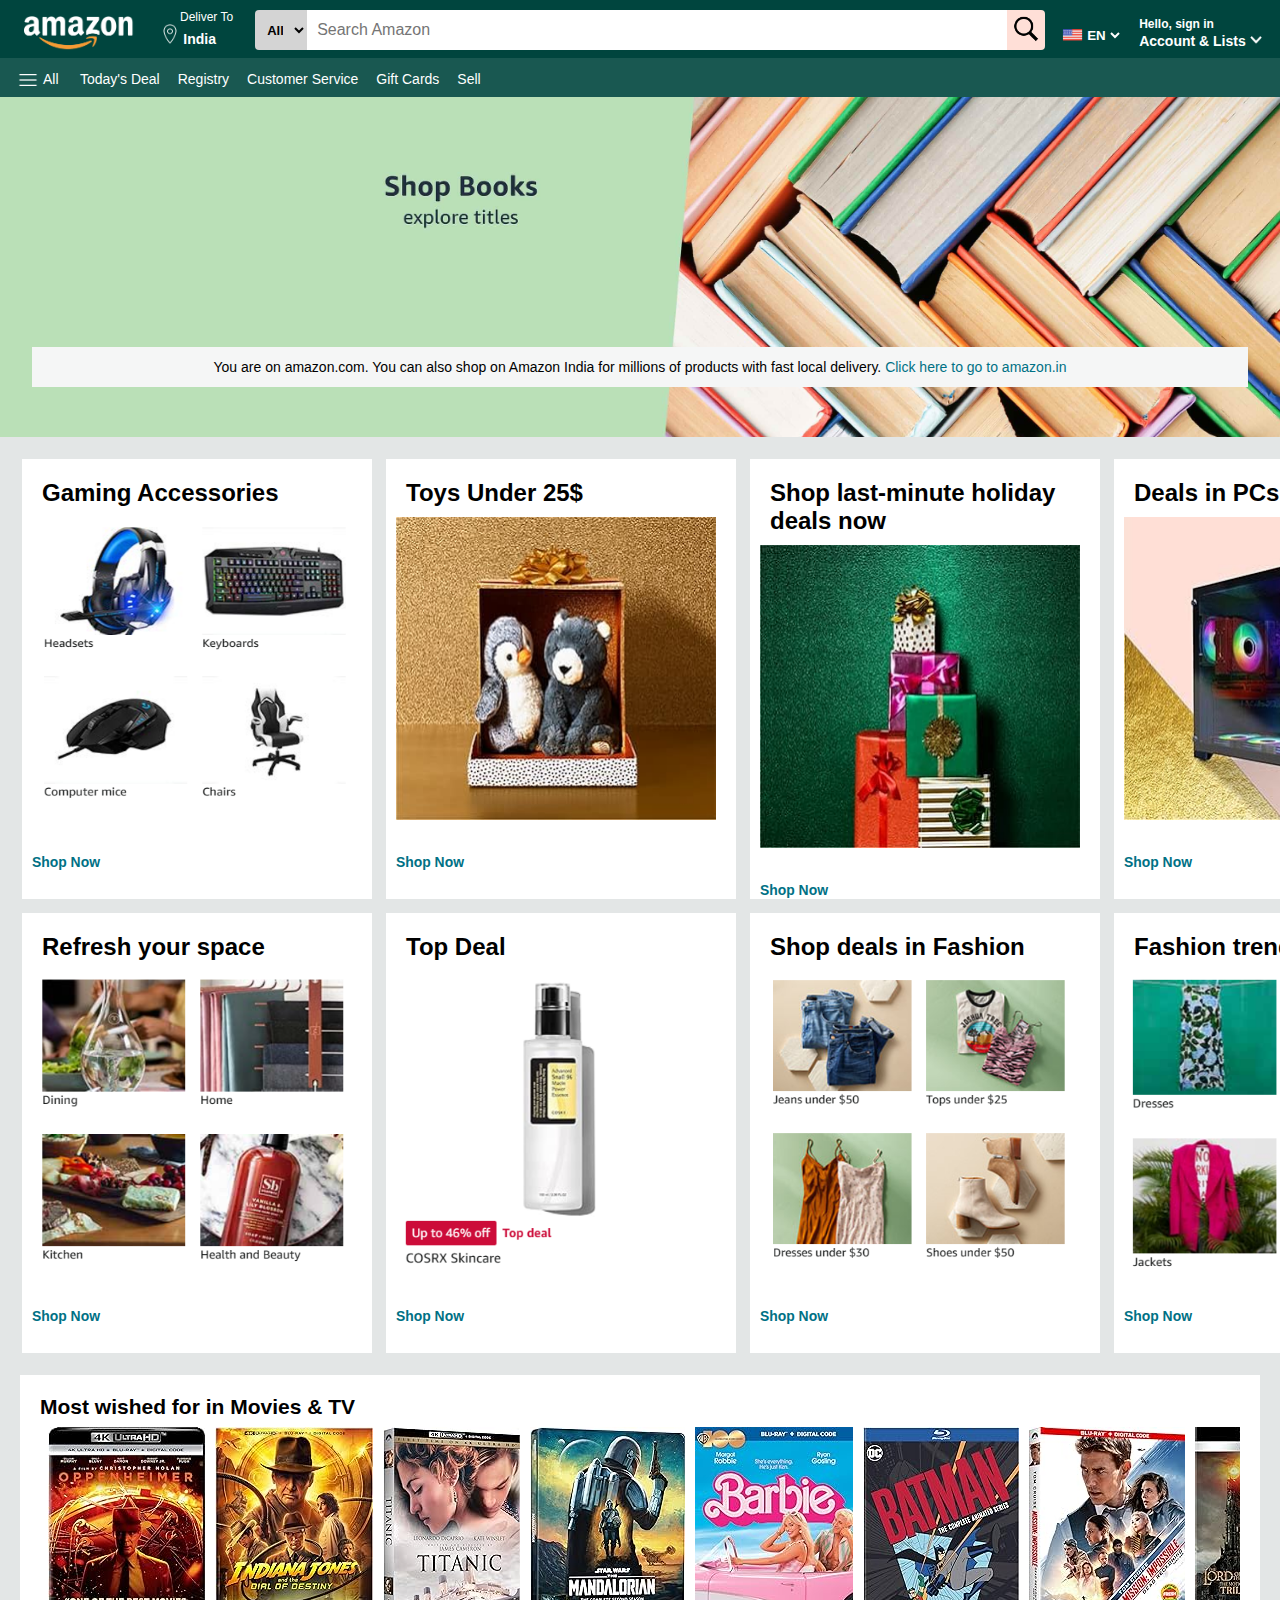
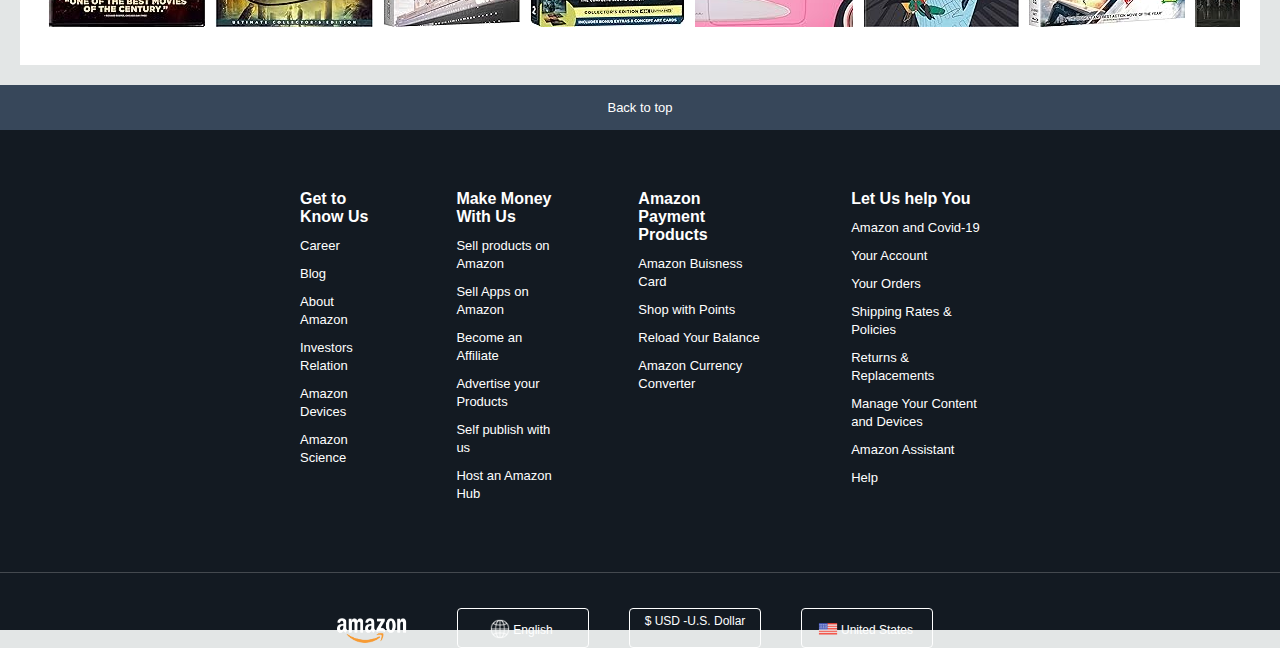
==== Code/index.html @ 48b067b7 "Add files via upload" ====
<!-- Amazon Cloning Using HTML and CSS  -->

<!DOCTYPE html>
<html lang="en">

<head>
    <meta charset="UTF-8">
    <meta name="viewport" content="width=device-width, initial-scale=1.0">
    <link rel="stylesheet" href="style.css">
    <link rel="icon" href="amazon.jpg">
    <title>Amazon.com. Spend Less. Smile More.</title>
</head>

<body id="top">

    <!-- Header Part Of THe Page -->
    <header class="nav">
        <nav class="navbar">
            <div class="logo-container">
                <img id="logo" src="Amazon Logo.png" alt="Amazon.in">
            </div>
            <div class="address-container">
                <p id="deliver">Deliver To</p>
                <br>
                <img src="icons8-location-50.png" alt="location" id="loc-symbol">
                <p id="locadd">India</p>
            </div>

            <!-- Search division -->
            <div class="search-container">
                <div class="search-category">
                    <select name="category" id="category-selector">
                        <option value="">All</option>
                        <option value="">Apps & Games</option>
                        <option value="">Books</option>
                        <option value="">Beuty</option>
                        <option value="">Baby</option>
                        <option value="">Books</option>
                        <option value="">Cars and Motorbike Accessories</option>
                        <option value="">Furniture</option>
                        <option value="">Electronics</option>
                    </select>
                </div>
                <div class="search-bar-container">
                    <input type="search" placeholder="Search Amazon" id="search-field">
                </div>
                <div class="search-icon">
                    <img src="icons8-search-50.png" alt="search-icon.png"
                        id="search-icon">
                </div>
                <div class="language-selector">
                    <img src="icons8-usa-flag-48.png" id="lang-icon" alt="icon">
                    <select id="lang-select">
                        <option>EN</option>
                        <option>Hindi</option>
                        <option>Espanol</option>
                        <option>Urdu</option>
                        <option>French</option>
                        <option>Spanish</option>
                        <option>Russian</option>
                        <option>Chinese</option>
                        <option>Japanese</option>
                    </select>
                </div>
                <div class="signin">
                    <p id="hellosign">Hello, sign in</p>
                    <div id="return-dropdown">
                        <p id="acnt-list">Account & Lists </p>
                        <img src="icons8-dropdown-26.png" alt="dropdown"
                            id="dropdown">
                    </div>
                </div>

                <div class="return-orders">
                    <p id="return">Returns</p>
                    <p id="orders">& Orders</p>
                </div>

                <div class="cart-container">
                    <img src="icons8-cart-50.png" alt="cart" id="cart-icon">
                    <p id="cart">cart</p>
                </div>
            </div>
        </nav>
        </div>
        <div class="lower-nav">
            <div class="lower-nav-container">
                <div class="menu-all">
                    <img src="icons8-menu-50.png" alt="menu" id="lower-nav-menu">
                    <p id="lower-nav-all">All</p>
                </div>
                <p>Today's Deal</p>
                <p>Registry</p>
                <p>Customer Service</p>
                <p>Gift Cards</p>
                <p>Sell</p>
            </div>
        </div>
    </header>

    <!-- Main Body Part -->

    <main>
        <!-- Background Product image -->
        <div class="product-image">
            <div class="amazonIn-link">
                <p>You are on amazon.com. You can also shop on Amazon India for millions of products with fast local
                    delivery. <a href="http://www.amazon.in" target="_blank">Click here to go to amazon.in</a></p>
            </div>
        </div>

        <!-- Shopping category Blocks -->
        <div class="shopping-category">
            <div class="shop-category1">
                <h2>Gaming Accessories</h2>
                <img src="gaming.png" alt=" gaming">
                <a href="#">Shop Now</a>
            </div>
            <div class="shop-category2">
                <h2>Toys Under 25$</h2>
                <img src="category-2.jpg" alt="teddy" id="category-2-teddy">
                <a href="#">Shop Now</a>
            </div>
            <div class="shop-category3">
                <h2>Shop last-minute holiday deals now</h2>
                <img src="deals.jpg" alt="">
                <a href="#">Shop Now</a>

            </div>
            <div class="shop-category4">
                <h2>Deals in PCs</h2>
                <img src="cpu.jpg" alt="cpu" id="category-3-cpu">
                <a href="#">Shop Now</a>
            </div>
            <div class="shop-category5">
                <h2>Refresh your space</h2>
                <img src="refreshment.png" alt="refreshment">
                <a href="#">Shop Now</a>
            </div>
            <div class="shop-category6">
                <h2>Top Deal</h2>
                <img src="skincare.png" alt="skincare">
                <a href="#">Shop Now</a>
            </div>
            <div class="shop-category7">
                <h2>Shop deals in Fashion</h2>
                <img src="fashion.png" alt="fashion">
                <a href="#">Shop Now</a>
            </div>
            <div class="shop-category8">
                <h2>Fashion trends you like</h2>
                <img src="trend.png" alt="fashion">
                <a href="#">Shop Now</a>
            </div>
        </div>

        <!-- Movies division -->

        <div class="movies">
            <div class="movies-heading">
                <span>Most wished for in Movies & TV</span>
            </div>
            <div class="movies-content">
                <span class="image1">
                    <img src="movie1.jpg" alt="">
                </span>
                <span class="image2">
                    <img src="movie-2.jpg" alt="">
                </span>
                <span class="image3">
                    <img src="movie-3.jpg" alt="">
                </span>
                <span class="image4">
                    <img src="movie-4.jpg" alt="">
                </span>
                <span class="image5">
                    <img src="movie-5.jpg" alt="">
                </span>
                <span class="image6">
                    <img src="movie-6.jpg" alt="">
                </span>
                <span class="image7">
                    <img src="movie-7.jpg" alt="">
                </span>
                <span class="image8">
                    <img src="movie-8.jpg" alt="">
                </span>
                <span class="image9">
                    <img src="movie-9.jpg" alt="">
                </span>
                <span class="image10">
                    <img src="movie-10.jpg" alt="">
                </span>
            </div>
        </div>
    </main>

    <!-- Page Footer part -->
    <footer class="page-footer">
        <span><a href="#top">Back to top</a></span>
        <div class="page-footer-container">
            <div class="page-footer-data">
                <div class="footer-data-1">
                    <ul class="footer-data-list">
                        <li>Get to Know Us</li>
                        <li><a href="#">Career</a></li>
                        <li><a href="#">Blog</a></li>
                        <li><a href="#">About Amazon</a></li>
                        <li><a href="#">Investors Relation</a></li>
                        <li><a href="#">Amazon Devices</a></li>
                        <li><a href="#">Amazon Science</a></li>
                    </ul>
                </div>
                <div class="footer-data-2">
                    <ul class="footer-data-list">
                        <li>Make Money With Us</li>
                        <li><a href="#">Sell products on Amazon</a></li>
                        <li><a href="#">Sell Apps on Amazon</a></li>
                        <li><a href="#">Become an Affiliate</a></li>
                        <li><a href="#">Advertise your Products</a></li>
                        <li><a href="#">Self publish with us</a></li>
                        <li><a href="#">Host an Amazon Hub</a></li>
                    </ul>
                </div>
                <div class="footer-data-3">
                    <ul class="footer-data-list">
                        <li>Amazon Payment Products</li>
                        <li><a href="#">Amazon Buisness Card</a></li>
                        <li><a href="#">Shop with Points</a></li>
                        <li><a href="#">Reload Your Balance</a></li>
                        <li><a href="#">Amazon Currency Converter</a></li>
                    </ul>
                </div>
                <div class="footer-data-4">
                    <ul class="footer-data-list">
                        <li>Let Us help You</li>
                        <li><a href="#">Amazon and Covid-19</a></li>
                        <li><a href="#">Your Account</a></li>
                        <li><a href="#">Your Orders</a></li>
                        <li><a href="#">Shipping Rates & Policies</a></li>
                        <li><a href="#">Returns & Replacements</a></li>
                        <li><a href="#">Manage Your Content and Devices</a></li>
                        <li><a href="#">Amazon Assistant</a></li>
                        <li><a href="#">Help</a></li>
                    </ul>
                </div>
            </div>
            <div class="footer-content-end">
                <div class="footer-content-end-container">
                    <img src="Amazon Logo.png" alt="amazon.log">
                    <div class="footer-boxes">
                        <div class="lang"><img src="icons8-globe-50.png" alt="">English</div>
                        <div class="currency">$ USD -U.S. Dollar</div>
                        <div class="country"><img src="icons8-usa-flag-48.png" alt="us flag">United States</div>
                    </div>
                </div>
            </div>
        </div>
    </footer>
</body>

</html>
---- Code/style.css ----
/* Adding common CSS to Whole Page */
* {
    margin: 0;
    padding: 0;
    font-family: Arial, Helvetica, sans-serif;
    border: none;
    font-weight: bold;
}

/* Adding CSS to BODY  */
body {
    overflow-x: hidden;
    background-color: #E3E6E6;
}

/* navbar CODE */
.navbar {
    color: white;
    background-color: #00453E;
    height: 50px;
    padding: 4px;
    display: flex;
}

#logo {
    width: 110px;
    padding: 5px;
    margin: 7px 15px;
}

#logo:hover {
    border: 1px solid white;
    border-radius: 5px;
    cursor: pointer;
}

.address-container {
    margin: 2px;
    padding: 4px;
    font-size: 12px;
    font-weight: 700;
    align-items: center;
}

.address-container:hover {
    border: 1px solid white;
    border-radius: 5px;
    cursor: pointer;
}

#loc-symbol {
    width: 20px;
}

#deliver {
    font-size: 12px;
    font-weight: 300;
    margin-left: 20px;
    display: inline-block;
}

#locadd {
    display: inline-block;
    font-size: 14px;

}

/* Adding CSS to search bar contain  */
.search-container {
    display: flex;
    width: 800px;
    height: 60px;
    padding: 6px;
    margin-left: 10px;
}

.serch-category {
    display: inline-block;
}

#category-selector {
    border-top-left-radius: 4px;
    border-bottom-left-radius: 4px;
    font-size: 13px;
    width: 52px;
    background-color: #D4D4D4;
    padding: 8px;
    cursor: pointer;
}

.search-bar-container {
    display: inline-block;
}

#category-selector,
#search-field {
    display: inline-block;
    height: 40px;
    margin: 0;
}

#search-field {
    font-size: 16px;
    font-weight: normal;
    padding: 10px;
    width: 700px;
    outline: none;
}

/* SEARCH FIELD */
.search-icon {
    background-color: #FFDFD7;
    width: 50px;
    height: 30px;
    padding: 5px;
    border-top-right-radius: 4px;
    border-bottom-right-radius: 4px;
}

.search-icon:hover {
    background-color: #FFCABD;
    cursor: pointer;
}

#search-icon {
    width: 28px;
}

/* LANGUAGE SELECTION */
.language-selector {
    display: flex;
    height: 30px;
    margin-left: 10px;
    margin-top: 8px;
    padding: 2px;
    /* width:620px; */
    /* overflow: auto; */
}

/* lANGUAGE ICON */
#lang-icon {
    width: 21px;
    height: 20px;
    margin-top: 5px;
    margin-left: 5px;
}

/* LANGUANGE SELECT */
#lang-select {
    color: white;
    width: 40px;
    background: none;
    outline: none;
}

.language-selector:hover {
    border: 1px solid whitesmoke;
    border-radius: 4px;
}

.language-selector option {
    color: black;
    border: none;
}

.language-selector:hover {
    border: 1px solid white;
    border-radius: 5px;
    cursor: pointer;

}

/* id sign in */
.signin {
    padding: 4px;
    margin-left: 10px;
    height: 40px;
}

#hellosign {
    width: 140px;
    font-size: 12px;
    display: inline-block;
}

#acnt-list {
    display: inline;
    font-size: 14px;
}

#dropdown {
    width: 0.8rem;
    color: #D4D4D4;
}

.signin:hover {
    border: 1px solid white;
    border-radius: 5px;
    cursor: pointer;

}

/* return & orders */

.return-orders {
    width: 59px;
    height: 40px;
    padding: 5px;
}

#return {
    font-size: 12px;
    margin-top: 6px;
}

#orders {
    font-size: 14px;
    width: 65px;
}

.return-orders:hover {
    border: 1px solid white;
    border-radius: 5px;
    cursor: pointer;
}

.cart-container {
    width: 80px;
    padding: 5px;
    margin-left: 30px;
    display: flex;
}

.cart-container:hover {
    border: 1px solid white;
    border-radius: 5px;
    cursor: pointer;
}

#cart-icon {
    width: 40px;
    height: 40px;
    /* margin-left: 20px; */
}

#cart {
    margin-top: 17px;
}

/* LOWER Nav CSS Code  */
.lower-nav {
    width: 100%;
    height: 39px;
    background-color: #195851;
}

.lower-nav-container {
    display: inline-block;
    display: flex;
    align-items: center;
    margin-left: 15px;
}

#lower-nav-menu {
    width: 20px;
    height: 18px;
}


.menu-all {
    display: flex;
    width: 50px;
    padding: 3px;
}

.lower-nav .menu-all:hover {
    border: 1px solid white;
    border-radius: 5px;
}

.lower-nav .menu-all p {
    margin-left: 5px;
    font-size: 14px;
    color: white;
    font-weight: 500;
}

.lower-nav p:not(#lower-nav-all) {
    color: white;
    font-size: 14px;
    margin: 5px 0px 6px;
    padding: 8px 9px;
    font-weight: 500;
}

.lower-nav p:hover:not(#lower-nav-all) {
    border: 1px solid white;
    border-radius: 5px;
}

/* main tag image */
.product-image {
    width: 100%;
    height: 340px;
    background-image: url("amazon books.jpg");
    background-repeat: no-repeat;
    background-size: cover;
    display: flex;
    align-items: flex-end;
    justify-content: center;
}

.amazonIn-link {
    width: 95%;
    height: 40px;
    background-color: #F5F6F6;
    margin-bottom: 50px;
    display: flex;
    align-items: center;
    justify-content: center;
}

.amazonIn-link p {
    font-size: 0.875rem;
    font-weight: normal;
}

.amazonIn-link p a {
    color: #007185;
    font-weight: normal;
    text-decoration: none;
}

/* Adding css to shopping blocks */
.shopping-category {
    display: grid;
    grid-template-columns: auto auto auto auto;
    /* column-gap: 30px; */
    gap: 10px;
    margin: 20px;
}

.shopping-category>div {
    width: 330px;
    height: 420px;
    /* border: 2px solid black; */
    padding: 10px;
    margin: 2px;
    overflow: hidden;
    background-color: white;
    cursor: pointer;
}

.shopping-category>div>h2 {
    margin: 10px;
}

.shopping-category>div>a {
    display: inline-block;
    color: #007185;
    font-size: 0.87rem;
    margin: 30px 0px;
    text-decoration: none;
}

.shop-category2 {
    cursor: pointer;
}

.shopping-category>div>img {
    width: 320px;
    height: 303px;
}

/* Movies division CSS Code  */

.movies {
    /* width: 1434px; */
    height: 270px;
    padding: 10px 20px;
    background-color: white;
    margin: 20px
}

.movies-heading {
    margin: 10px 0px 0px;
}

.movies-heading>span {
    font-size: 21px;
}

.movies-content {
    display: flex;
    margin: 0px 0px 14px;
    height: auto;
    padding: 8px;
    overflow-x: scroll;

}

.movies-content::-webkit-scrollbar {
    display: none;
}

/* designing movie images  */

.movies-content>span>img {
    display: block;
    margin-right: 10px;
    cursor: pointer;
}

/* Footer part coding  */

.page-footer {
    position: relative;
    bottom: 0px;
}

.page-footer>span {
    display: block;
    /* height: 49px; */
    padding: 15px;
    background-color: #37475A;
    text-align: center;
}

.page-footer>span:hover {
    cursor: pointer;
    background-color: #3a495cf1;
}

.page-footer>span>a {
    display: block;
    color: #ffffff;
    text-decoration: none;
    font-size: 13px;
    font-weight: normal;
}

.page-footer>.page-footer-container {
    width: 100%;
    height: 500px;
    background-color: #131A22;
}

.page-footer>.page-footer-container>.page-footer-data {
    /* border: 3px solid white; */
    /* height:200px; */
    margin: 0px 180px;
    padding: 40px 80px;
    display: flex;
}

.page-footer-data>div {
    /* display: inline-block; */
    /* width: 180px; */
    margin: 20px 40px;
    position: relative;
    top: 0px;
}

.footer-data-list>li {
    list-style: none;
    color: white;
    font-size: 16px;
    margin-bottom: 10px;
    font-weight: 600;
}

.footer-data-list>li>a {
    text-decoration: none;
    font-weight: normal;
    color: white;
    font-size: 13px;
}

.footer-content-end {
    display: flex;
    position: relative;
    bottom: 0px;
    width: 100%;
    height: 30px;
    padding: 20px;
    border-top: 1.5px #ffffff35 solid;
    align-items: center;
    justify-content: center;
}

.footer-content-end>.footer-content-end-container {
    /* padding: 10px; */
    /* margin:30px 50px; */
    display: flex;
    width: 100%;
    padding-top: 40px;
    text-align: center;
    justify-content: center;
}

.footer-content-end>.footer-content-end-container>img {
    display: inline-block;
    width: 70px;
    height: 30px;
    margin-top: 10px;
}

.footer-boxes {
    display: flex;
    margin: 0px 30px;
}

.footer-boxes>div {
    width: 120px;
    margin: 0px 20px;
    color: white;
    font-weight: normal;
    font-size: 12px;
    padding: 5px;
    border: 1px solid white;
    border-radius: 4px;
    cursor: pointer;
}

.footer-boxes>div>img {
    position: relative;
    top: 5px;
    left: -3px;
    width: 20px;
}
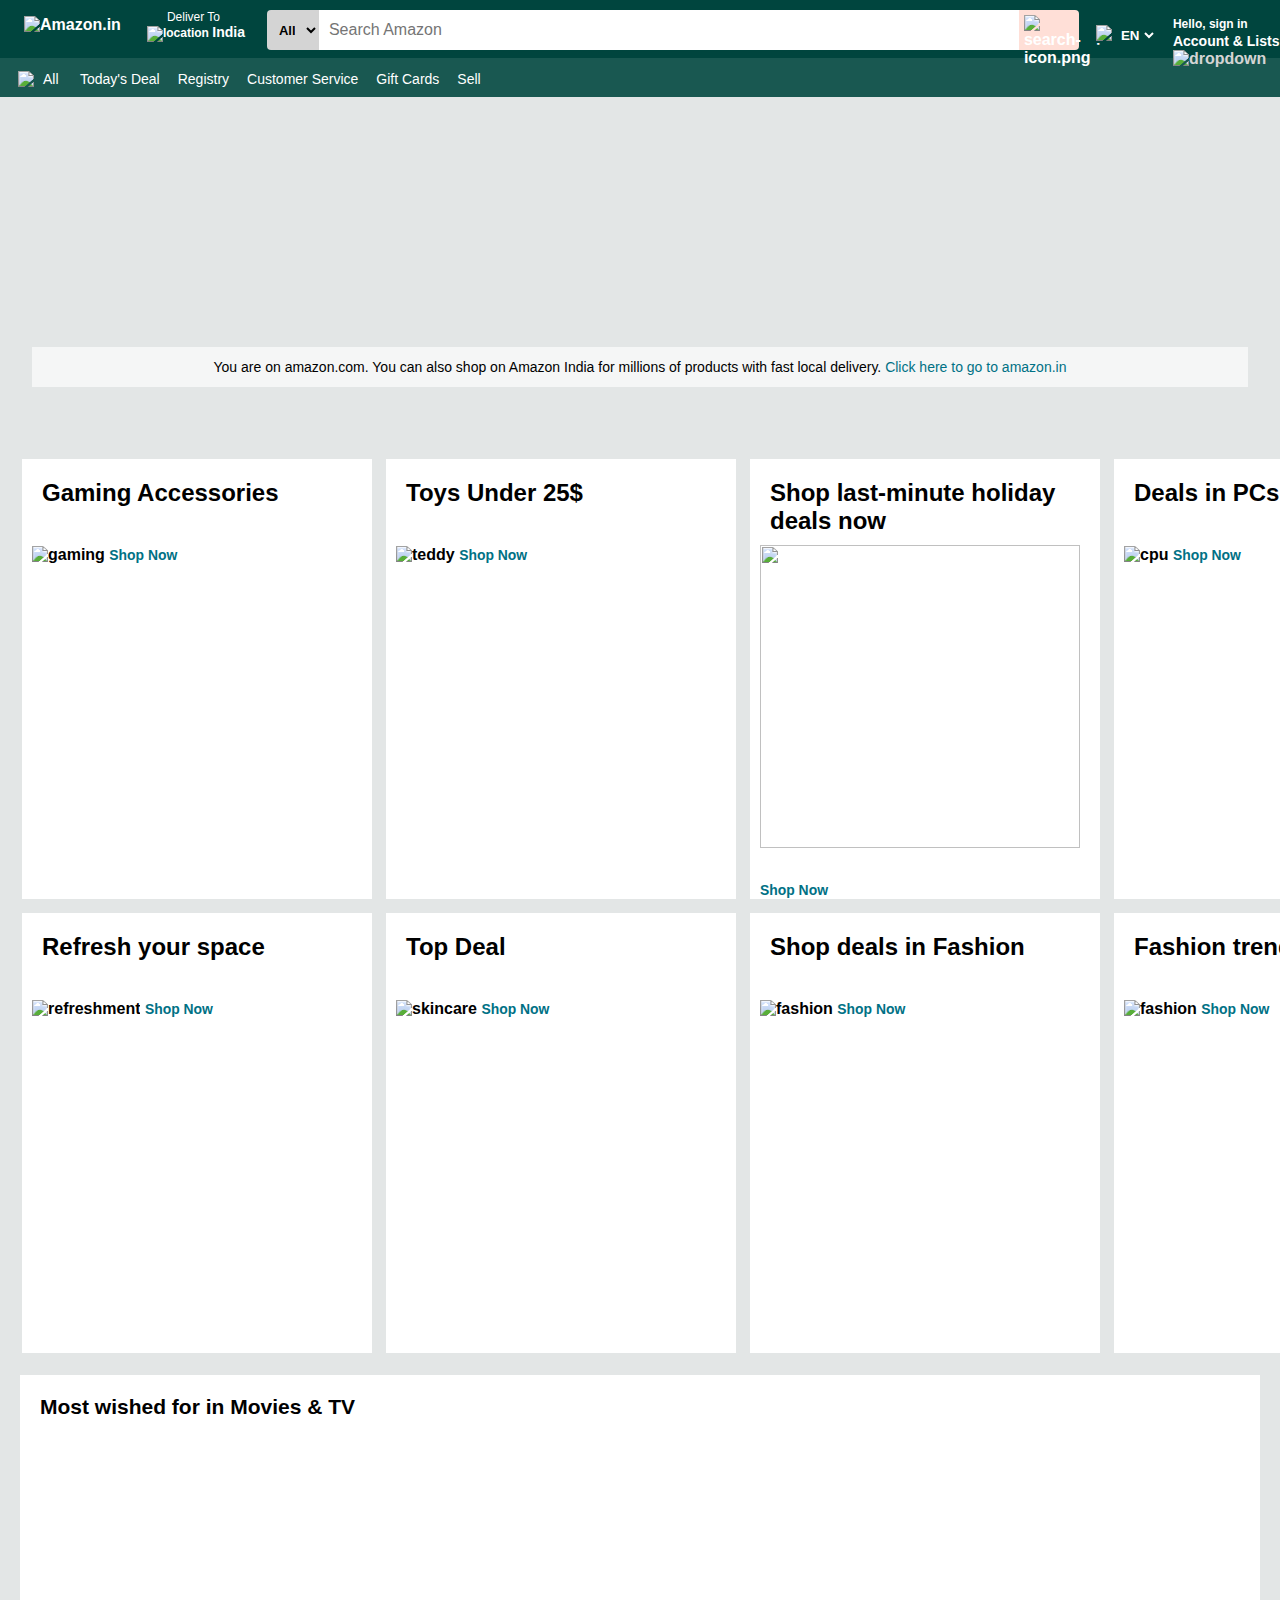
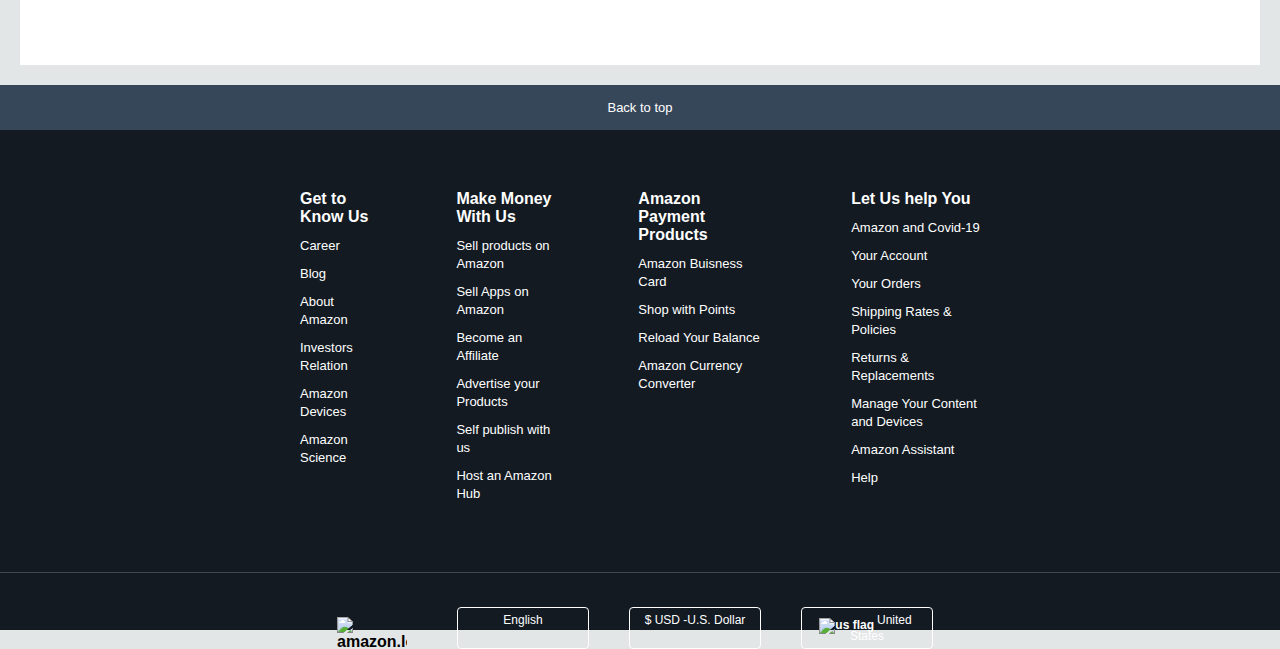
==== commit fa50c209: "Changes Done" ====
--- a/Code/index.html
+++ b/Code/index.html
@@ -7,7 +7,7 @@
     <meta charset="UTF-8">
     <meta name="viewport" content="width=device-width, initial-scale=1.0">
     <link rel="stylesheet" href="style.css">
-    <link rel="icon" href="amazon.jpg">
+    <link rel="icon" href="/My Projects/Amazon-Clone/Images/amazon.jpg">
     <title>Amazon.com. Spend Less. Smile More.</title>
 </head>
 
@@ -17,12 +17,12 @@
     <header class="nav">
         <nav class="navbar">
             <div class="logo-container">
-                <img id="logo" src="Amazon Logo.png" alt="Amazon.in">
+                <img id="logo" src="/My Projects/Amazon-Clone/Images/Amazon Logo.png" alt="Amazon.in">
             </div>
             <div class="address-container">
                 <p id="deliver">Deliver To</p>
                 <br>
-                <img src="icons8-location-50.png" alt="location" id="loc-symbol">
+                <img src="/My Projects/Amazon-Clone/Images/icons8-location-50.png" alt="location" id="loc-symbol">
                 <p id="locadd">India</p>
             </div>
 
@@ -45,11 +45,11 @@
                     <input type="search" placeholder="Search Amazon" id="search-field">
                 </div>
                 <div class="search-icon">
-                    <img src="icons8-search-50.png" alt="search-icon.png"
+                    <img src="/My Projects/Amazon-Clone/Images/icons8-search-50.png" alt="search-icon.png"
                         id="search-icon">
                 </div>
                 <div class="language-selector">
-                    <img src="icons8-usa-flag-48.png" id="lang-icon" alt="icon">
+                    <img src="/My Projects/Amazon-Clone/Images/icons8-usa-flag-48.png" id="lang-icon" alt="icon">
                     <select id="lang-select">
                         <option>EN</option>
                         <option>Hindi</option>
@@ -66,7 +66,7 @@
                     <p id="hellosign">Hello, sign in</p>
                     <div id="return-dropdown">
                         <p id="acnt-list">Account & Lists </p>
-                        <img src="icons8-dropdown-26.png" alt="dropdown"
+                        <img src="/My Projects/Amazon-Clone/Images/icons8-dropdown-26.png" alt="dropdown"
                             id="dropdown">
                     </div>
                 </div>
@@ -77,7 +77,7 @@
                 </div>
 
                 <div class="cart-container">
-                    <img src="icons8-cart-50.png" alt="cart" id="cart-icon">
+                    <img src="/My Projects/Amazon-Clone/Images/icons8-cart-50.png" alt="cart" id="cart-icon">
                     <p id="cart">cart</p>
                 </div>
             </div>
@@ -86,7 +86,7 @@
         <div class="lower-nav">
             <div class="lower-nav-container">
                 <div class="menu-all">
-                    <img src="icons8-menu-50.png" alt="menu" id="lower-nav-menu">
+                    <img src="/My Projects/Amazon-Clone/Images/icons8-menu-50.png" alt="menu" id="lower-nav-menu">
                     <p id="lower-nav-all">All</p>
                 </div>
                 <p>Today's Deal</p>
@@ -113,43 +113,43 @@
         <div class="shopping-category">
             <div class="shop-category1">
                 <h2>Gaming Accessories</h2>
-                <img src="gaming.png" alt=" gaming">
+                <img src="/My Projects/Amazon-Clone/Images/gaming.png" alt=" gaming">
                 <a href="#">Shop Now</a>
             </div>
             <div class="shop-category2">
                 <h2>Toys Under 25$</h2>
-                <img src="category-2.jpg" alt="teddy" id="category-2-teddy">
+                <img src="/My Projects/Amazon-Clone/Images/category-2.jpg" alt="teddy" id="category-2-teddy">
                 <a href="#">Shop Now</a>
             </div>
             <div class="shop-category3">
                 <h2>Shop last-minute holiday deals now</h2>
-                <img src="deals.jpg" alt="">
+                <img src="/My Projects/Amazon-Clone/Images/deals.jpg" alt="">
                 <a href="#">Shop Now</a>
 
             </div>
             <div class="shop-category4">
                 <h2>Deals in PCs</h2>
-                <img src="cpu.jpg" alt="cpu" id="category-3-cpu">
+                <img src="/My Projects/Amazon-Clone/Images/cpu.jpg" alt="cpu" id="category-3-cpu">
                 <a href="#">Shop Now</a>
             </div>
             <div class="shop-category5">
                 <h2>Refresh your space</h2>
-                <img src="refreshment.png" alt="refreshment">
+                <img src="/My Projects/Amazon-Clone/Images/refreshment.png" alt="refreshment">
                 <a href="#">Shop Now</a>
             </div>
             <div class="shop-category6">
                 <h2>Top Deal</h2>
-                <img src="skincare.png" alt="skincare">
+                <img src="/My Projects/Amazon-Clone/Images/skincare.png" alt="skincare">
                 <a href="#">Shop Now</a>
             </div>
             <div class="shop-category7">
                 <h2>Shop deals in Fashion</h2>
-                <img src="fashion.png" alt="fashion">
+                <img src="/My Projects/Amazon-Clone/Images/fashion.png" alt="fashion">
                 <a href="#">Shop Now</a>
             </div>
             <div class="shop-category8">
                 <h2>Fashion trends you like</h2>
-                <img src="trend.png" alt="fashion">
+                <img src="/My Projects/Amazon-Clone/Images/trend.png" alt="fashion">
                 <a href="#">Shop Now</a>
             </div>
         </div>
@@ -162,34 +162,34 @@
             </div>
             <div class="movies-content">
                 <span class="image1">
-                    <img src="movie1.jpg" alt="">
+                    <img src="/My Projects/Amazon-Clone/Images/Movies category/movie1.jpg" alt="">
                 </span>
                 <span class="image2">
-                    <img src="movie-2.jpg" alt="">
+                    <img src="/My Projects/Amazon-Clone/Images/Movies category/movie-2.jpg" alt="">
                 </span>
                 <span class="image3">
-                    <img src="movie-3.jpg" alt="">
+                    <img src="/My Projects/Amazon-Clone/Images/Movies category/movie-3.jpg" alt="">
                 </span>
                 <span class="image4">
-                    <img src="movie-4.jpg" alt="">
+                    <img src="/My Projects/Amazon-Clone/Images/Movies category/movie-4.jpg" alt="">
                 </span>
                 <span class="image5">
-                    <img src="movie-5.jpg" alt="">
+                    <img src="/My Projects/Amazon-Clone/Images/Movies category/movie-5.jpg" alt="">
                 </span>
                 <span class="image6">
-                    <img src="movie-6.jpg" alt="">
+                    <img src="/My Projects/Amazon-Clone/Images/Movies category/movie-6.jpg" alt="">
                 </span>
                 <span class="image7">
-                    <img src="movie-7.jpg" alt="">
+                    <img src="/My Projects/Amazon-Clone/Images/Movies category/movie-7.jpg" alt="">
                 </span>
                 <span class="image8">
-                    <img src="movie-8.jpg" alt="">
+                    <img src="/My Projects/Amazon-Clone/Images/Movies category/movie-8.jpg" alt="">
                 </span>
                 <span class="image9">
-                    <img src="movie-9.jpg" alt="">
+                    <img src="/My Projects/Amazon-Clone/Images/Movies category/movie-9.jpg" alt="">
                 </span>
                 <span class="image10">
-                    <img src="movie-10.jpg" alt="">
+                    <img src="/My Projects/Amazon-Clone/Images/Movies category/movie-10.jpg" alt="">
                 </span>
             </div>
         </div>
@@ -247,11 +247,11 @@
             </div>
             <div class="footer-content-end">
                 <div class="footer-content-end-container">
-                    <img src="Amazon Logo.png" alt="amazon.log">
+                    <img src="/My Projects/Amazon-Clone/Images/Amazon Logo.png" alt="amazon.log">
                     <div class="footer-boxes">
-                        <div class="lang"><img src="icons8-globe-50.png" alt="">English</div>
+                        <div class="lang"><img src="/My Projects/Amazon-Clone/Images/icons8-globe-50.png" alt="">English</div>
                         <div class="currency">$ USD -U.S. Dollar</div>
-                        <div class="country"><img src="icons8-usa-flag-48.png" alt="us flag">United States</div>
+                        <div class="country"><img src="/My Projects/Amazon-Clone/Images/icons8-usa-flag-48.png" alt="us flag">United States</div>
                     </div>
                 </div>
             </div>
--- a/Code/style.css
+++ b/Code/style.css
@@ -302,7 +302,7 @@
 .product-image {
     width: 100%;
     height: 340px;
-    background-image: url("amazon books.jpg");
+    background-image: url("/My Projects/Amazon-Clone/Images/amazon books.jpg");
     background-repeat: no-repeat;
     background-size: cover;
     display: flex;
